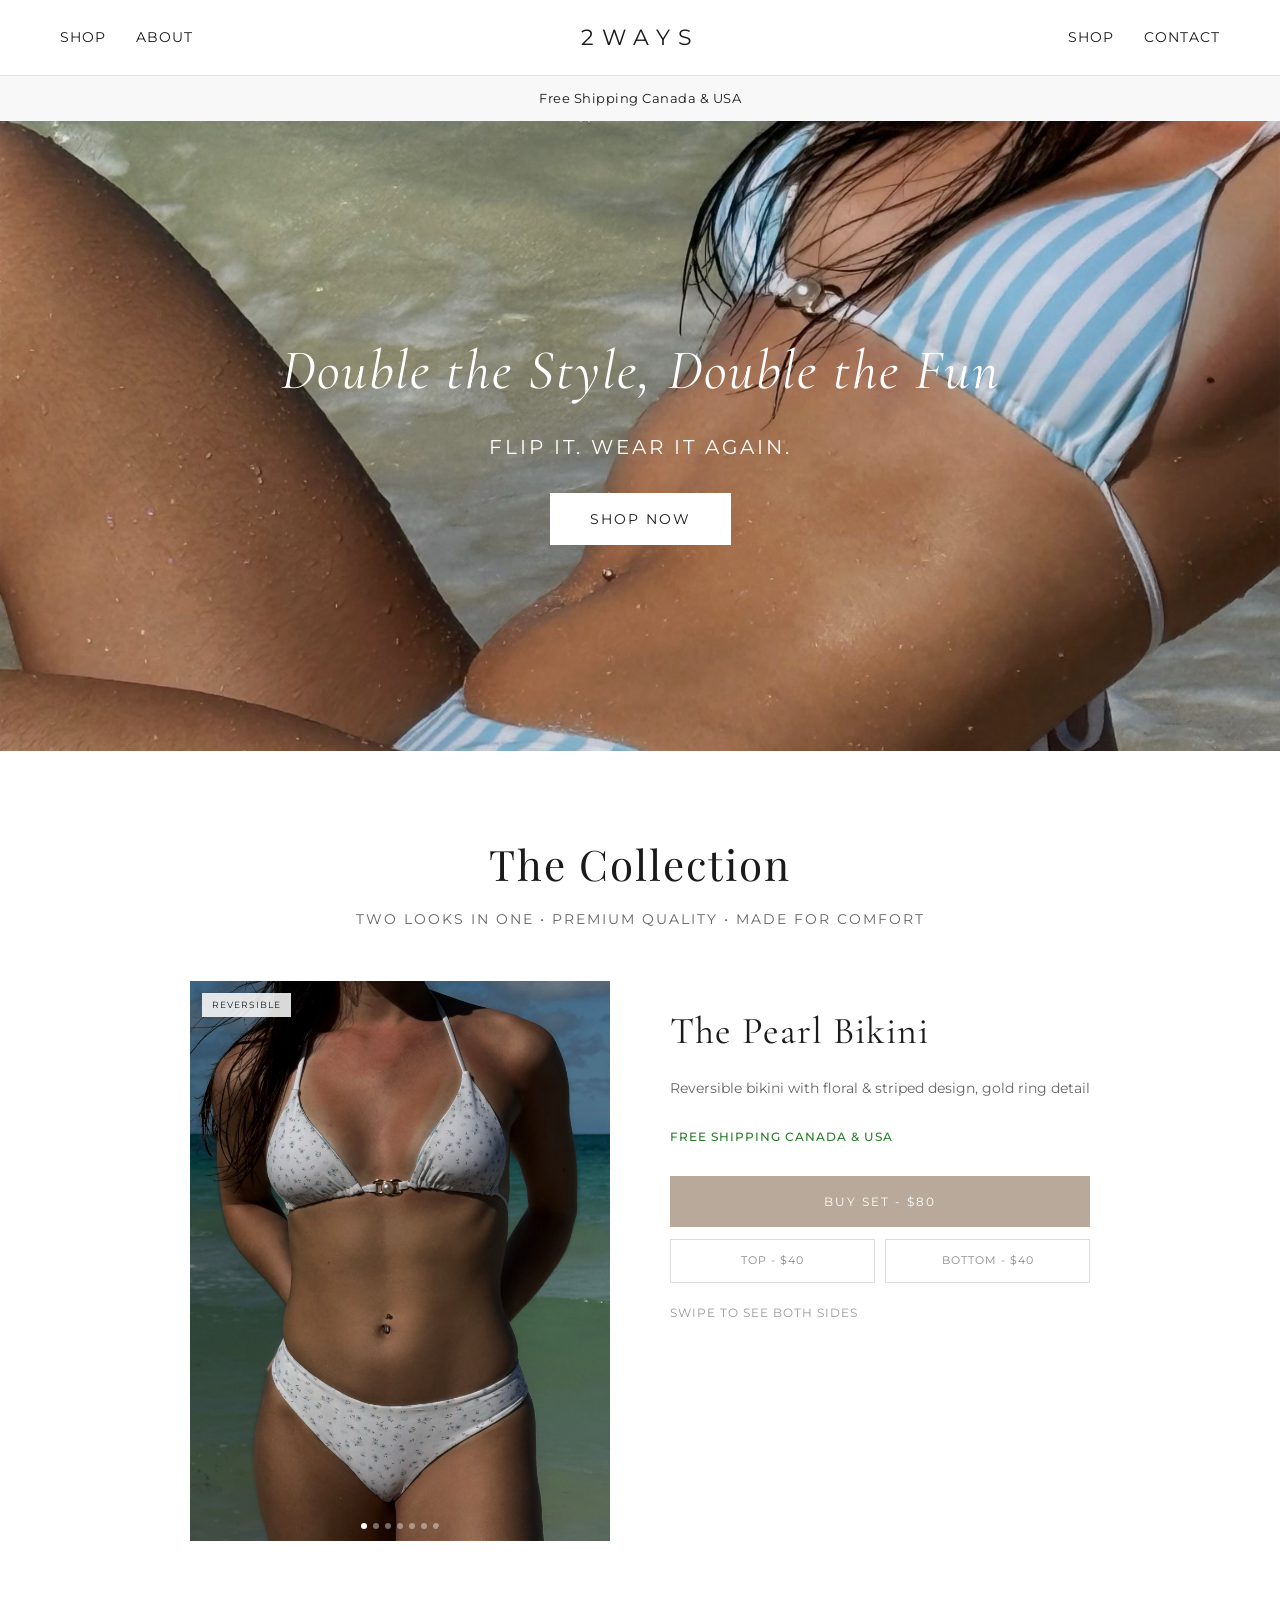
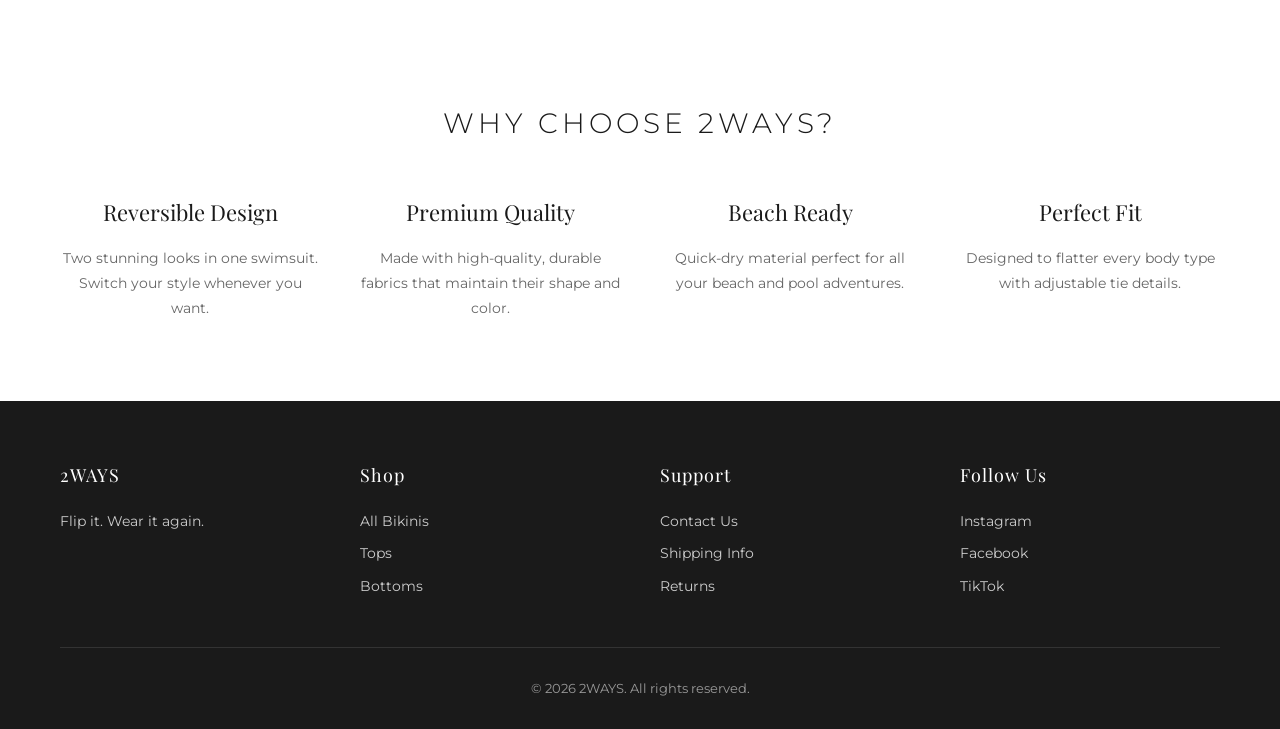
==== index.html @ 75fe2fd5 "Unify Why Choose 2WAYS title font to Montserrat Co-Authored-By: Claude Opus 4.5 <noreply@anthropic.c" ====
<!DOCTYPE html>
<html lang="en">
<head>
    <meta charset="UTF-8">
    <meta name="viewport" content="width=device-width, initial-scale=1.0">
    <title>2WAYS - Reversible Swimwear</title>
    <link rel="preconnect" href="https://fonts.googleapis.com">
    <link rel="preconnect" href="https://fonts.gstatic.com" crossorigin>
    <link href="https://fonts.googleapis.com/css2?family=Cormorant+Garamond:ital,wght@0,300;0,400;0,500;0,600;1,400&family=Montserrat:wght@300;400;500;600&family=Playfair+Display:ital,wght@0,400;0,500;0,600;1,400&display=swap" rel="stylesheet">
    <link rel="stylesheet" href="styles.css">
</head>
<body>
    <!-- Header -->
    <header>
        <nav class="navbar">
            <div class="nav-container">
                <div class="nav-left">
                    <a href="#shop">Shop</a>
                    <a href="#about">About</a>
                </div>
                <div class="nav-logo">
                    <h1>2WAYS</h1>
                </div>
                <div class="nav-right">
                    <a href="#shop" class="icon">Shop</a>
                    <a href="#about" class="icon">Contact</a>
                </div>
            </div>
        </nav>
    </header>

    <!-- Announcement Bar -->
    <div class="announcement-bar">
        Free Shipping Canada & USA
    </div>

    <!-- Hero Section -->
    <section class="hero">
        <div class="hero-content">
            <h2>Double the Style, Double the Fun</h2>
            <p class="hero-tagline">Flip it. Wear it again.</p>
            <a href="#shop" class="btn-primary">Shop Now</a>
        </div>
    </section>

    <!-- Featured Collection -->
    <section class="featured-collection" id="shop">
        <div class="container">
            <h2 class="section-title">The Collection</h2>
            <p class="section-subtitle">Two looks in one • Premium quality • Made for comfort</p>

            <div class="product-single">
                <!-- The Pearl Bikini -->
                <div class="product-card-large">
                    <div class="product-carousel">
                        <div class="carousel-container">
                            <div class="carousel-track">
                                <div class="carousel-slide active">
                                    <img src="images/IMG_4328.jpg" alt="The Pearl Bikini - View 1">
                                </div>
                                <div class="carousel-slide">
                                    <img src="images/IMG_4329.jpg" alt="The Pearl Bikini - View 2">
                                </div>
                                <div class="carousel-slide">
                                    <img src="images/IMG_4330.jpg" alt="The Pearl Bikini - View 3">
                                </div>
                                <div class="carousel-slide">
                                    <img src="images/IMG_4331.jpg" alt="The Pearl Bikini - View 4">
                                </div>
                                <div class="carousel-slide">
                                    <img src="images/IMG_4332.jpg" alt="The Pearl Bikini - View 5">
                                </div>
                                <div class="carousel-slide">
                                    <img src="images/IMG_4333.jpg" alt="The Pearl Bikini - View 6">
                                </div>
                                <div class="carousel-slide">
                                    <img src="images/IMG_4336.jpg" alt="The Pearl Bikini - View 7">
                                </div>
                            </div>
                        </div>
                        <button class="carousel-btn carousel-prev" aria-label="Previous image">&#10094;</button>
                        <button class="carousel-btn carousel-next" aria-label="Next image">&#10095;</button>
                        <div class="carousel-dots">
                            <span class="dot active" data-index="0"></span>
                            <span class="dot" data-index="1"></span>
                            <span class="dot" data-index="2"></span>
                            <span class="dot" data-index="3"></span>
                            <span class="dot" data-index="4"></span>
                            <span class="dot" data-index="5"></span>
                            <span class="dot" data-index="6"></span>
                        </div>
                        <div class="product-badge">Reversible</div>
                    </div>
                    <div class="product-info-large">
                        <h3 class="product-name">The Pearl Bikini</h3>
                        <p class="product-description">Reversible bikini with floral & striped design, gold ring detail</p>
                        <div class="product-pricing">
                            <p class="free-shipping">Free Shipping Canada & USA</p>
                        </div>
                        <div class="buy-buttons">
                            <a href="https://buy.stripe.com/8x24gz1OVeSma9Eb9B6kg06" class="btn-buy-set">Buy Set - $80</a>
                            <div class="buy-separate">
                                <a href="https://buy.stripe.com/4gMcN52SZdOigy23H96kg04" class="btn-buy-item">Top - $40</a>
                                <a href="https://buy.stripe.com/00wbJ1alrdOi6Xsa5x6kg05" class="btn-buy-item">Bottom - $40</a>
                            </div>
                        </div>
                        <p class="swipe-hint">Swipe to see both sides</p>
                    </div>
                </div>
            </div>
        </div>
    </section>


    <!-- Why 2WAYS Section -->
    <section class="why-section" id="about">
        <div class="container">
            <h2 class="section-title section-title-uniform">Why Choose 2WAYS?</h2>
            <div class="features-grid">
                <div class="feature">
                    <h3>Reversible Design</h3>
                    <p>Two stunning looks in one swimsuit. Switch your style whenever you want.</p>
                </div>
                <div class="feature">
                    <h3>Premium Quality</h3>
                    <p>Made with high-quality, durable fabrics that maintain their shape and color.</p>
                </div>
                <div class="feature">
                    <h3>Beach Ready</h3>
                    <p>Quick-dry material perfect for all your beach and pool adventures.</p>
                </div>
                <div class="feature">
                    <h3>Perfect Fit</h3>
                    <p>Designed to flatter every body type with adjustable tie details.</p>
                </div>
            </div>
        </div>
    </section>

    <!-- Footer -->
    <footer>
        <div class="container">
            <div class="footer-content">
                <div class="footer-section">
                    <h4 class="brand-name">2WAYS</h4>
                    <p>Flip it. Wear it again.</p>
                </div>
                <div class="footer-section">
                    <h4>Shop</h4>
                    <a href="#shop">All Bikinis</a>
                    <a href="#shop">Tops</a>
                    <a href="#shop">Bottoms</a>
                </div>
                <div class="footer-section">
                    <h4>Support</h4>
                    <a href="#contact">Contact Us</a>
                    <a href="#shipping">Shipping Info</a>
                    <a href="#returns">Returns</a>
                </div>
                <div class="footer-section">
                    <h4>Follow Us</h4>
                    <a href="#instagram">Instagram</a>
                    <a href="#facebook">Facebook</a>
                    <a href="#tiktok">TikTok</a>
                </div>
            </div>
            <div class="footer-bottom">
                <p>&copy; 2026 2WAYS. All rights reserved.</p>
            </div>
        </div>
    </footer>

    <script src="script.js"></script>
</body>
</html>
---- styles.css ----
/* Reset & Base Styles */
* {
    margin: 0;
    padding: 0;
    box-sizing: border-box;
}

body {
    font-family: 'Montserrat', -apple-system, BlinkMacSystemFont, 'Segoe UI', 'Helvetica', Arial, sans-serif;
    color: #1a1a1a;
    background-color: #ffffff;
    line-height: 1.6;
}

a {
    text-decoration: none;
    color: inherit;
    transition: opacity 0.3s ease;
}

a:hover {
    opacity: 0.7;
}

.container {
    max-width: 1200px;
    margin: 0 auto;
    padding: 0 20px;
}

/* Header & Navigation */
header {
    position: sticky;
    top: 0;
    background-color: #ffffff;
    border-bottom: 1px solid #e5e5e5;
    z-index: 1000;
}

.navbar {
    padding: 20px 0;
}

.nav-container {
    max-width: 1200px;
    margin: 0 auto;
    padding: 0 20px;
    display: flex;
    justify-content: space-between;
    align-items: center;
}

.nav-left,
.nav-right {
    display: flex;
    gap: 30px;
    flex: 1;
}

.nav-right {
    justify-content: flex-end;
}

.nav-logo h1 {
    font-family: 'Montserrat', sans-serif;
    font-size: 22px;
    font-weight: 400;
    letter-spacing: 8px;
    text-align: center;
    text-transform: uppercase;
}

.brand-name {
    font-family: 'Montserrat', sans-serif;
    letter-spacing: 3px;
}

.nav-left a,
.nav-right a {
    font-size: 14px;
    text-transform: uppercase;
    letter-spacing: 1px;
}

.cart-count {
    background-color: #1a1a1a;
    color: white;
    padding: 2px 6px;
    border-radius: 10px;
    font-size: 11px;
    margin-left: 5px;
}

/* Announcement Bar */
.announcement-bar {
    background-color: #f8f8f8;
    text-align: center;
    padding: 12px;
    font-size: 13px;
    letter-spacing: 0.5px;
}

/* Hero Section */
.hero {
    height: 70vh;
    background: linear-gradient(rgba(0, 0, 0, 0.1), rgba(0, 0, 0, 0.1)),
                url('images/IMG_4329.jpg') center/cover;
    display: flex;
    align-items: center;
    justify-content: center;
    text-align: center;
    color: white;
}

.hero-content h2 {
    font-family: 'Cormorant Garamond', serif;
    font-size: 56px;
    font-weight: 400;
    margin-bottom: 15px;
    letter-spacing: 2px;
    font-style: italic;
}

.hero-content p,
.hero-content .hero-tagline {
    font-family: 'Montserrat', sans-serif;
    font-size: 20px;
    margin-bottom: 30px;
    font-weight: 400;
    letter-spacing: 3px;
    text-transform: uppercase;
}

.btn-primary {
    display: inline-block;
    background-color: white;
    color: #1a1a1a;
    padding: 15px 40px;
    font-size: 14px;
    text-transform: uppercase;
    letter-spacing: 2px;
    border: none;
    cursor: pointer;
    transition: all 0.3s ease;
}

.btn-primary:hover {
    background-color: #1a1a1a;
    color: white;
    opacity: 1;
}

/* Featured Collection */
.featured-collection {
    padding: 80px 0;
}

.section-title {
    font-family: 'Playfair Display', serif;
    font-size: 42px;
    font-weight: 400;
    text-align: center;
    margin-bottom: 10px;
    letter-spacing: 2px;
}

.section-title-uniform {
    font-family: 'Montserrat', sans-serif;
    font-size: 28px;
    font-weight: 300;
    letter-spacing: 4px;
    text-transform: uppercase;
}

.section-subtitle {
    font-family: 'Montserrat', sans-serif;
    text-align: center;
    color: #666;
    margin-bottom: 50px;
    font-size: 14px;
    letter-spacing: 2px;
    text-transform: uppercase;
}

/* Single Product Layout */
.product-single {
    max-width: 900px;
    margin: 0 auto;
}

.product-card-large {
    display: grid;
    grid-template-columns: 1fr 1fr;
    gap: 60px;
    align-items: start;
}

/* Carousel Styles */
.product-carousel {
    position: relative;
    overflow: hidden;
    aspect-ratio: 3/4;
    background-color: #f5f5f5;
}

.carousel-container {
    width: 100%;
    height: 100%;
    overflow: hidden;
    touch-action: pan-y pinch-zoom;
}

.carousel-track {
    display: flex;
    height: 100%;
    transition: transform 0.4s ease-out;
}

.carousel-slide {
    min-width: 100%;
    height: 100%;
}

.carousel-slide img {
    width: 100%;
    height: 100%;
    object-fit: cover;
}

.carousel-btn {
    position: absolute;
    top: 50%;
    transform: translateY(-50%);
    background: rgba(255, 255, 255, 0.6);
    border: none;
    width: 32px;
    height: 32px;
    font-size: 14px;
    cursor: pointer;
    transition: all 0.3s ease;
    z-index: 10;
    opacity: 0;
}

.product-carousel:hover .carousel-btn {
    opacity: 1;
}

.carousel-btn:hover {
    background: rgba(255, 255, 255, 0.9);
}

.carousel-prev {
    left: 10px;
}

.carousel-next {
    right: 10px;
}

.carousel-dots {
    position: absolute;
    bottom: 12px;
    left: 50%;
    transform: translateX(-50%);
    display: flex;
    gap: 6px;
    z-index: 10;
}

.dot {
    width: 6px;
    height: 6px;
    border-radius: 50%;
    background: rgba(255, 255, 255, 0.4);
    cursor: pointer;
    transition: all 0.3s ease;
}

.dot.active {
    background: white;
}

.product-badge {
    position: absolute;
    top: 12px;
    left: 12px;
    background-color: rgba(255, 255, 255, 0.85);
    color: #1a1a1a;
    padding: 5px 10px;
    font-family: 'Montserrat', sans-serif;
    font-size: 9px;
    text-transform: uppercase;
    letter-spacing: 1px;
    z-index: 10;
}

/* Product Info Large */
.product-info-large {
    padding: 20px 0;
}

.product-name {
    font-family: 'Cormorant Garamond', serif;
    font-size: 38px;
    font-weight: 400;
    margin-bottom: 15px;
    letter-spacing: 1px;
}

.product-description {
    font-family: 'Montserrat', sans-serif;
    color: #666;
    font-size: 14px;
    margin-bottom: 25px;
    line-height: 1.8;
}

.product-pricing {
    margin-bottom: 30px;
}

.product-pricing .price {
    font-family: 'Montserrat', sans-serif;
    font-size: 14px;
    color: #666;
    margin: 5px 0;
}

.product-pricing .price-set {
    font-family: 'Cormorant Garamond', serif;
    font-size: 42px;
    font-weight: 400;
    color: #1a1a1a;
    margin-top: 10px;
    letter-spacing: 2px;
}

.product-pricing .price-label {
    font-family: 'Montserrat', sans-serif;
    font-size: 11px;
    color: #888;
    text-transform: uppercase;
    letter-spacing: 2px;
    margin-top: 5px;
}

.product-pricing .price-separate {
    font-family: 'Montserrat', sans-serif;
    font-size: 13px;
    color: #666;
    margin-top: 20px;
    letter-spacing: 0.5px;
}

.product-pricing .free-shipping {
    font-family: 'Montserrat', sans-serif;
    font-size: 12px;
    color: #2a7d2a;
    margin-top: 15px;
    font-weight: 500;
    letter-spacing: 1px;
    text-transform: uppercase;
}

.swipe-hint {
    font-family: 'Montserrat', sans-serif;
    font-size: 12px;
    color: #999;
    margin-top: 20px;
    text-transform: uppercase;
    letter-spacing: 1px;
}

/* Buy Buttons */
.buy-buttons {
    display: flex;
    flex-direction: column;
    gap: 12px;
}

.btn-buy-set {
    display: block;
    background-color: #b8a99a;
    color: white;
    padding: 16px 40px;
    font-family: 'Montserrat', sans-serif;
    font-size: 12px;
    text-transform: uppercase;
    letter-spacing: 2px;
    text-align: center;
    text-decoration: none;
    transition: all 0.3s ease;
    border: none;
}

.btn-buy-set:hover {
    background-color: #a39485;
    opacity: 1;
}

.buy-separate {
    display: flex;
    gap: 10px;
}

.btn-buy-item {
    flex: 1;
    display: block;
    background-color: transparent;
    color: #888;
    padding: 12px 20px;
    font-family: 'Montserrat', sans-serif;
    font-size: 11px;
    text-transform: uppercase;
    letter-spacing: 1px;
    text-align: center;
    text-decoration: none;
    border: 1px solid #ddd;
    transition: all 0.3s ease;
}

.btn-buy-item:hover {
    background-color: #faf8f6;
    border-color: #b8a99a;
    color: #1a1a1a;
    opacity: 1;
}

.btn-add-cart {
    background-color: #1a1a1a;
    color: white;
    padding: 12px 35px;
    font-size: 13px;
    text-transform: uppercase;
    letter-spacing: 1.5px;
    border: 1px solid #1a1a1a;
    cursor: pointer;
    transition: all 0.3s ease;
}

.btn-add-cart:hover {
    background-color: white;
    color: #1a1a1a;
}

/* Why Section */
.why-section {
    padding: 80px 0;
}

.features-grid {
    display: grid;
    grid-template-columns: repeat(auto-fit, minmax(250px, 1fr));
    gap: 40px;
    margin-top: 50px;
}

.feature {
    text-align: center;
}

.feature h3 {
    font-family: 'Playfair Display', serif;
    font-size: 22px;
    font-weight: 400;
    margin-bottom: 15px;
}

.feature p {
    font-family: 'Montserrat', sans-serif;
    color: #666;
    font-size: 14px;
    line-height: 1.8;
}

/* Footer */
footer {
    background-color: #1a1a1a;
    color: white;
    padding: 60px 0 30px;
}

.footer-content {
    display: grid;
    grid-template-columns: repeat(auto-fit, minmax(200px, 1fr));
    gap: 40px;
    margin-bottom: 40px;
}

.footer-section h4 {
    font-family: 'Playfair Display', serif;
    font-size: 18px;
    font-weight: 400;
    margin-bottom: 20px;
    letter-spacing: 1px;
}

.footer-section a {
    display: block;
    margin-bottom: 10px;
    font-size: 14px;
    color: #ccc;
}

.footer-section p {
    color: #ccc;
    font-size: 14px;
    line-height: 1.6;
}

.footer-bottom {
    text-align: center;
    padding-top: 30px;
    border-top: 1px solid #333;
    color: #999;
    font-size: 13px;
}

/* Cart Modal */
.cart-modal {
    display: none;
    position: fixed;
    top: 0;
    left: 0;
    width: 100%;
    height: 100%;
    background-color: rgba(0, 0, 0, 0.5);
    z-index: 2000;
    align-items: center;
    justify-content: center;
}

.cart-modal-content {
    background-color: white;
    width: 90%;
    max-width: 500px;
    max-height: 80vh;
    display: flex;
    flex-direction: column;
    border-radius: 0;
}

.cart-modal-header {
    display: flex;
    justify-content: space-between;
    align-items: center;
    padding: 25px;
    border-bottom: 1px solid #e5e5e5;
}

.cart-modal-header h2 {
    font-size: 22px;
    font-weight: 400;
    letter-spacing: 1px;
}

.close-cart {
    background: none;
    border: none;
    font-size: 32px;
    cursor: pointer;
    color: #666;
    line-height: 1;
    padding: 0;
    width: 30px;
    height: 30px;
}

.close-cart:hover {
    color: #1a1a1a;
}

.cart-modal-body {
    flex: 1;
    overflow-y: auto;
    padding: 20px 25px;
}

.cart-empty {
    text-align: center;
    padding: 40px 20px;
    color: #666;
}

.cart-item {
    display: flex;
    justify-content: space-between;
    align-items: center;
    padding: 20px 0;
    border-bottom: 1px solid #f0f0f0;
}

.cart-item:last-child {
    border-bottom: none;
}

.cart-item-info h4 {
    font-size: 16px;
    font-weight: 400;
    margin-bottom: 5px;
}

.cart-item-info p {
    font-size: 13px;
    color: #666;
    margin-bottom: 3px;
}

.cart-item-price {
    font-weight: 500;
    color: #1a1a1a;
}

.cart-item-controls {
    display: flex;
    flex-direction: column;
    gap: 10px;
    align-items: flex-end;
}

.quantity-controls {
    display: flex;
    align-items: center;
    gap: 10px;
}

.qty-btn {
    width: 28px;
    height: 28px;
    border: 1px solid #ddd;
    background-color: white;
    cursor: pointer;
    font-size: 16px;
    display: flex;
    align-items: center;
    justify-content: center;
}

.qty-btn:hover {
    background-color: #f5f5f5;
}

.quantity {
    min-width: 20px;
    text-align: center;
    font-size: 14px;
}

.remove-btn {
    background: none;
    border: none;
    color: #999;
    font-size: 12px;
    cursor: pointer;
    text-decoration: underline;
}

.remove-btn:hover {
    color: #1a1a1a;
}

.cart-modal-footer {
    padding: 25px;
    border-top: 1px solid #e5e5e5;
}

.cart-total {
    display: flex;
    justify-content: space-between;
    font-size: 18px;
    font-weight: 500;
    margin-bottom: 20px;
}

.btn-checkout {
    width: 100%;
    background-color: #1a1a1a;
    color: white;
    padding: 15px;
    border: none;
    font-size: 14px;
    text-transform: uppercase;
    letter-spacing: 1.5px;
    cursor: pointer;
    transition: background-color 0.3s ease;
}

.btn-checkout:hover {
    background-color: #333;
}

/* Add to Cart Buttons */
.add-to-cart-buttons {
    display: flex;
    flex-direction: column;
    gap: 10px;
}

.btn-add-cart-item {
    background-color: white;
    color: #1a1a1a;
    padding: 10px 20px;
    font-size: 12px;
    text-transform: uppercase;
    letter-spacing: 1px;
    border: 1px solid #ddd;
    cursor: pointer;
    transition: all 0.3s ease;
}

.btn-add-cart-item:hover {
    background-color: #f5f5f5;
}

.btn-add-set {
    background-color: #1a1a1a;
    color: white;
    border-color: #1a1a1a;
}

.btn-add-set:hover {
    background-color: #333;
}

/* Notification */
.notification {
    position: fixed;
    top: 100px;
    right: 20px;
    background-color: #1a1a1a;
    color: white;
    padding: 15px 25px;
    border-radius: 0;
    font-size: 13px;
    z-index: 3000;
    opacity: 0;
    transform: translateX(400px);
    transition: all 0.3s ease;
}

.notification.show {
    opacity: 1;
    transform: translateX(0);
}

/* Responsive Design */
@media (max-width: 768px) {
    .nav-container {
        flex-direction: column;
        gap: 15px;
    }

    .nav-left,
    .nav-right {
        gap: 20px;
    }

    .hero-content h2 {
        font-size: 36px;
    }

    .product-card-large {
        grid-template-columns: 1fr;
        gap: 30px;
    }

    .product-info-large {
        text-align: center;
    }

    .features-grid {
        grid-template-columns: 1fr;
        gap: 30px;
    }

    .carousel-btn {
        width: 28px;
        height: 28px;
        font-size: 12px;
        opacity: 1;
    }
}

@media (max-width: 480px) {
    .hero {
        height: 50vh;
    }

    .hero-content h2 {
        font-size: 28px;
    }

    .hero-content p,
    .hero-content .hero-tagline {
        font-size: 14px;
        letter-spacing: 2px;
    }

    .section-title {
        font-size: 32px;
    }

    .product-name {
        font-size: 28px;
    }

    .carousel-dots {
        bottom: 10px;
    }

    .dot {
        width: 5px;
        height: 5px;
    }
}
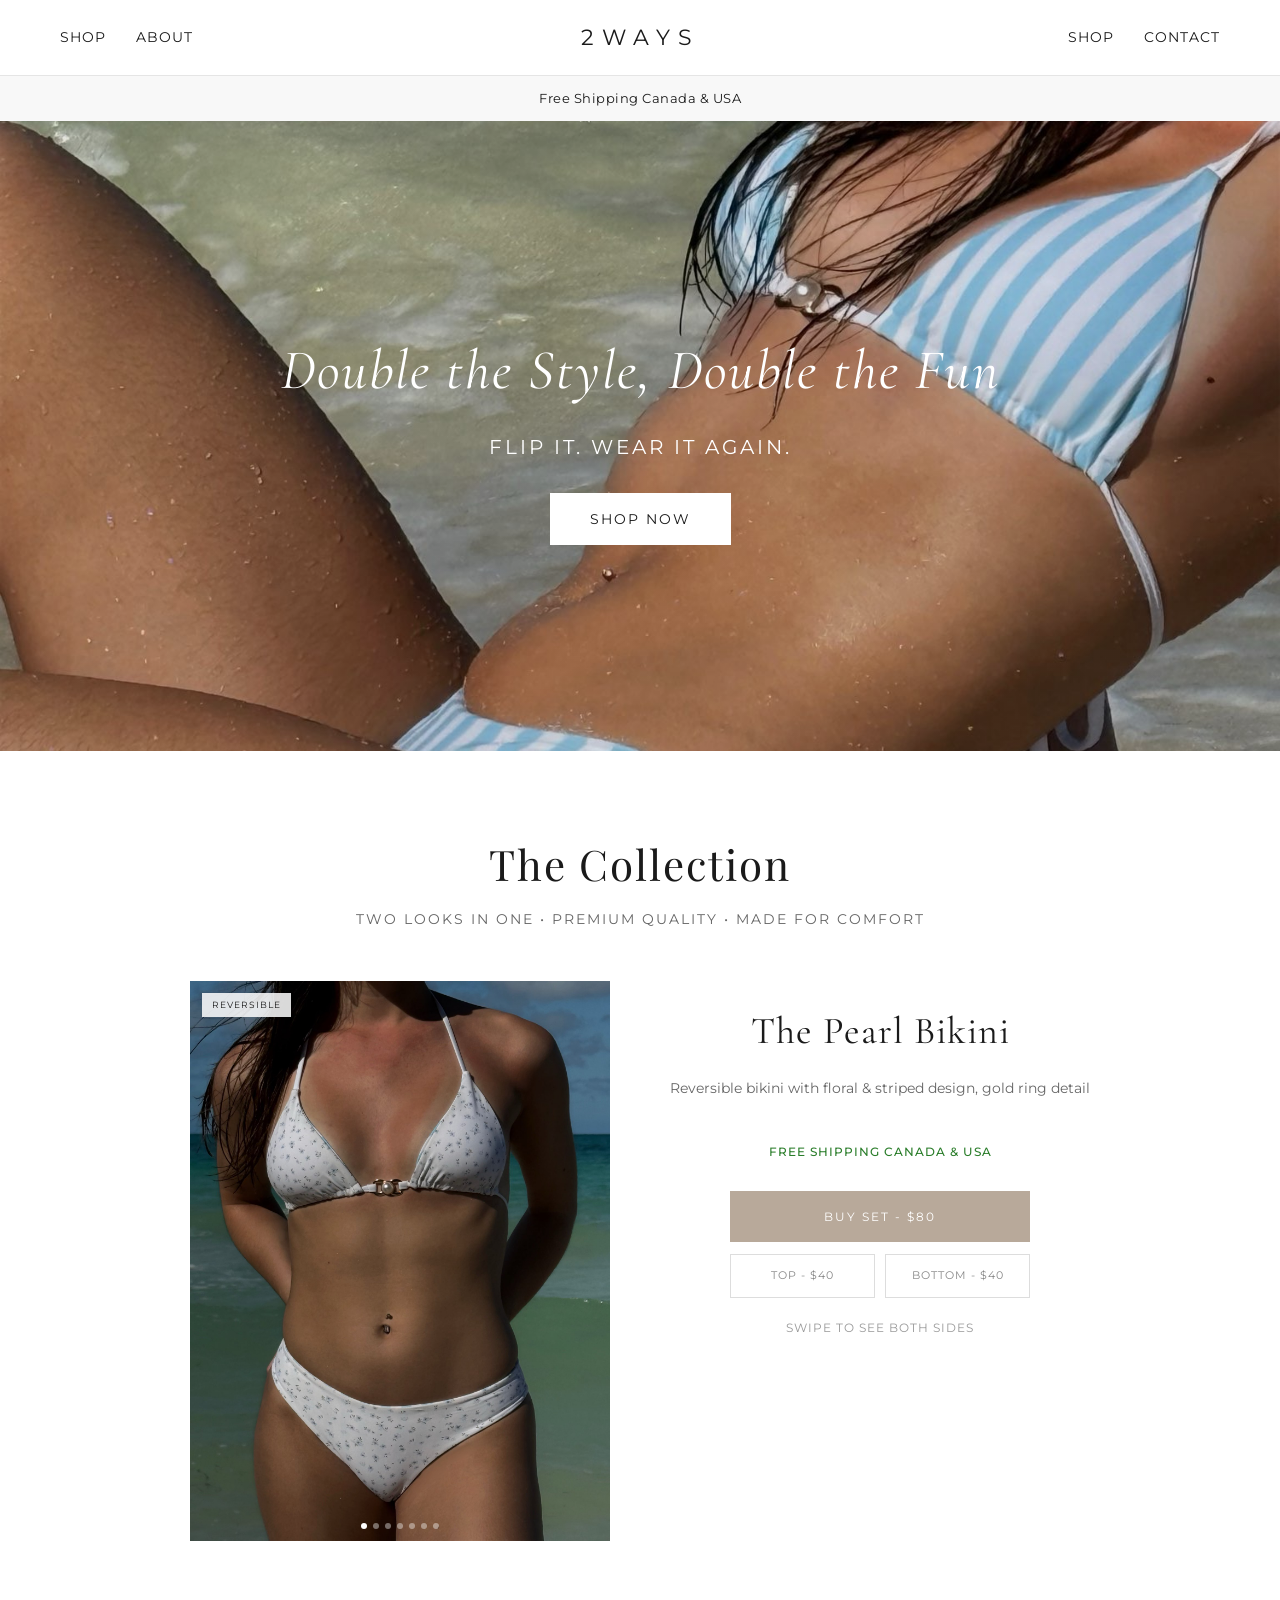
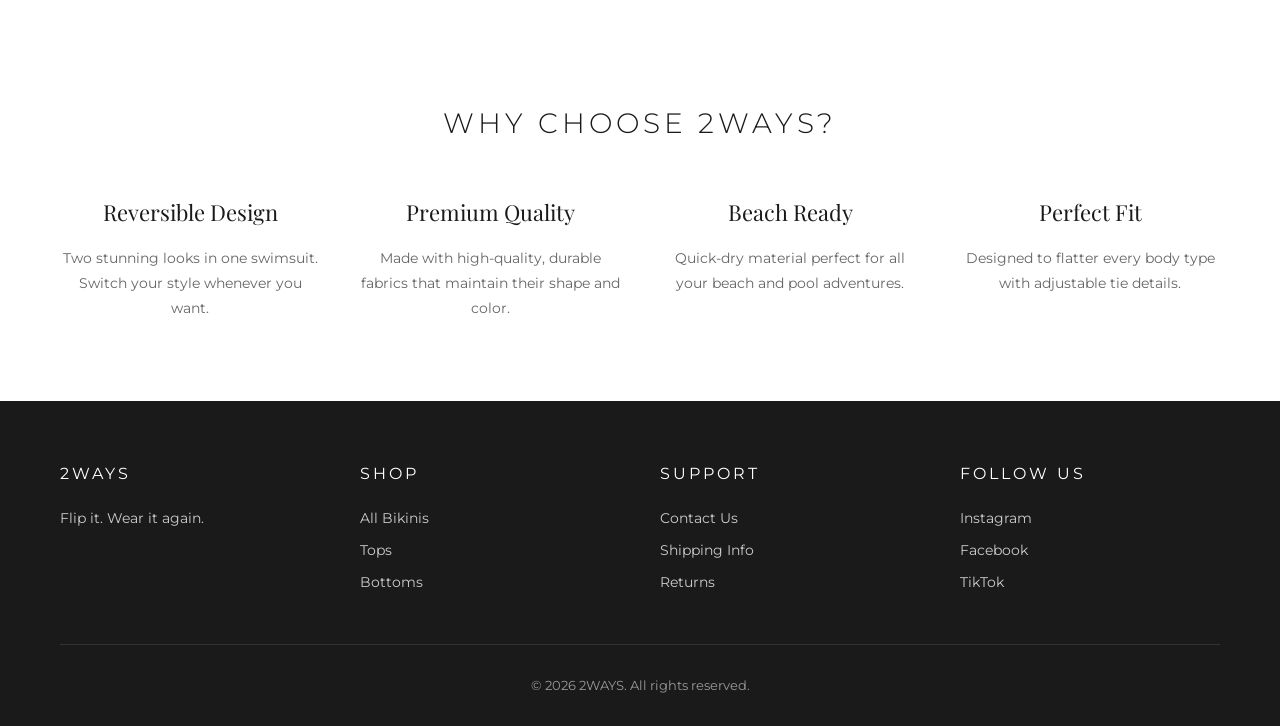
==== commit 572bdcd5: "Fix footer logo font to match header Co-Authored-By: Claude Opus 4.5 <noreply@anthropic.com>" ====
--- a/index.html
+++ b/index.html
@@ -142,7 +142,7 @@
         <div class="container">
             <div class="footer-content">
                 <div class="footer-section">
-                    <h4 class="brand-name">2WAYS</h4>
+                    <h4>2WAYS</h4>
                     <p>Flip it. Wear it again.</p>
                 </div>
                 <div class="footer-section">
--- a/styles.css
+++ b/styles.css
@@ -298,6 +298,10 @@
 /* Product Info Large */
 .product-info-large {
     padding: 20px 0;
+    text-align: center;
+    display: flex;
+    flex-direction: column;
+    align-items: center;
 }
 
 .product-name {
@@ -377,6 +381,9 @@
     display: flex;
     flex-direction: column;
     gap: 12px;
+    width: 100%;
+    max-width: 300px;
+    align-items: center;
 }
 
 .btn-buy-set {
@@ -392,6 +399,7 @@
     text-decoration: none;
     transition: all 0.3s ease;
     border: none;
+    width: 100%;
 }
 
 .btn-buy-set:hover {
@@ -402,6 +410,7 @@
 .buy-separate {
     display: flex;
     gap: 10px;
+    width: 100%;
 }
 
 .btn-buy-item {
@@ -489,11 +498,12 @@
 }
 
 .footer-section h4 {
-    font-family: 'Playfair Display', serif;
-    font-size: 18px;
+    font-family: 'Montserrat', sans-serif;
+    font-size: 16px;
     font-weight: 400;
     margin-bottom: 20px;
-    letter-spacing: 1px;
+    letter-spacing: 3px;
+    text-transform: uppercase;
 }
 
 .footer-section a {
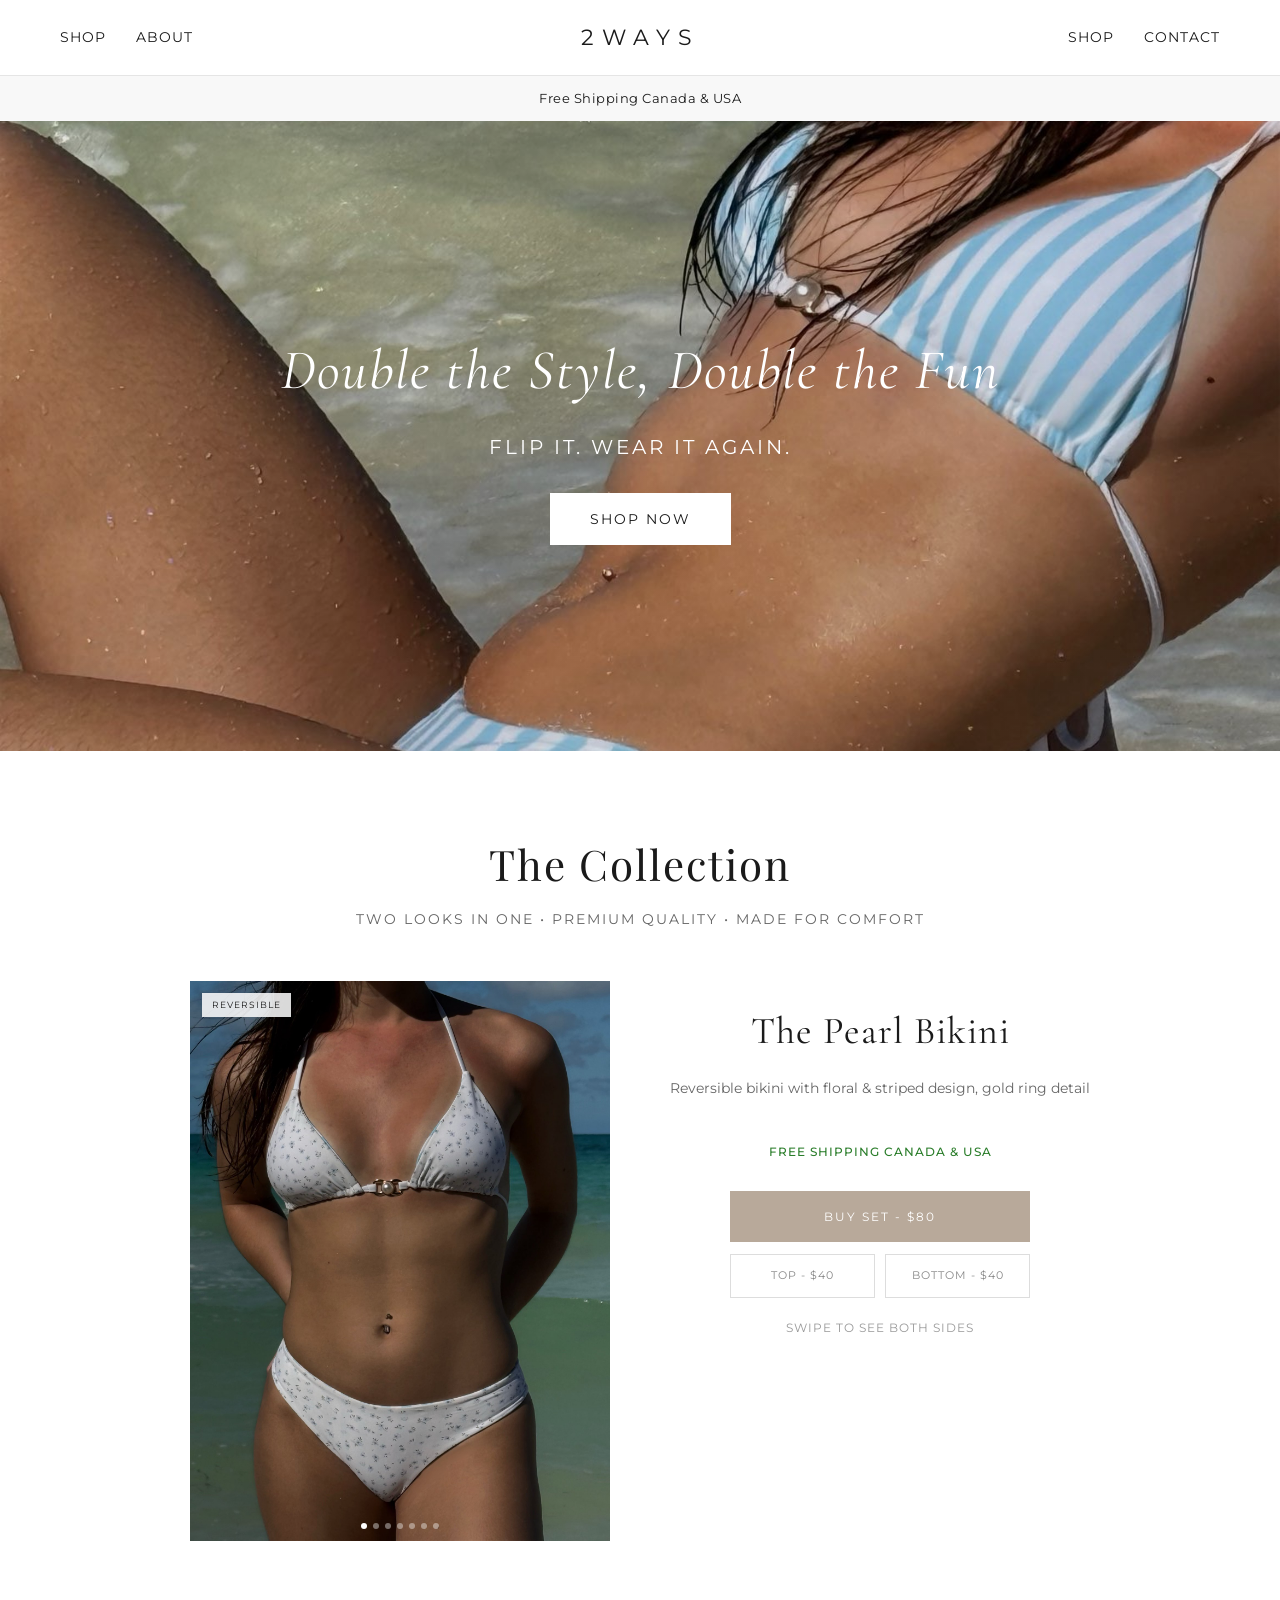
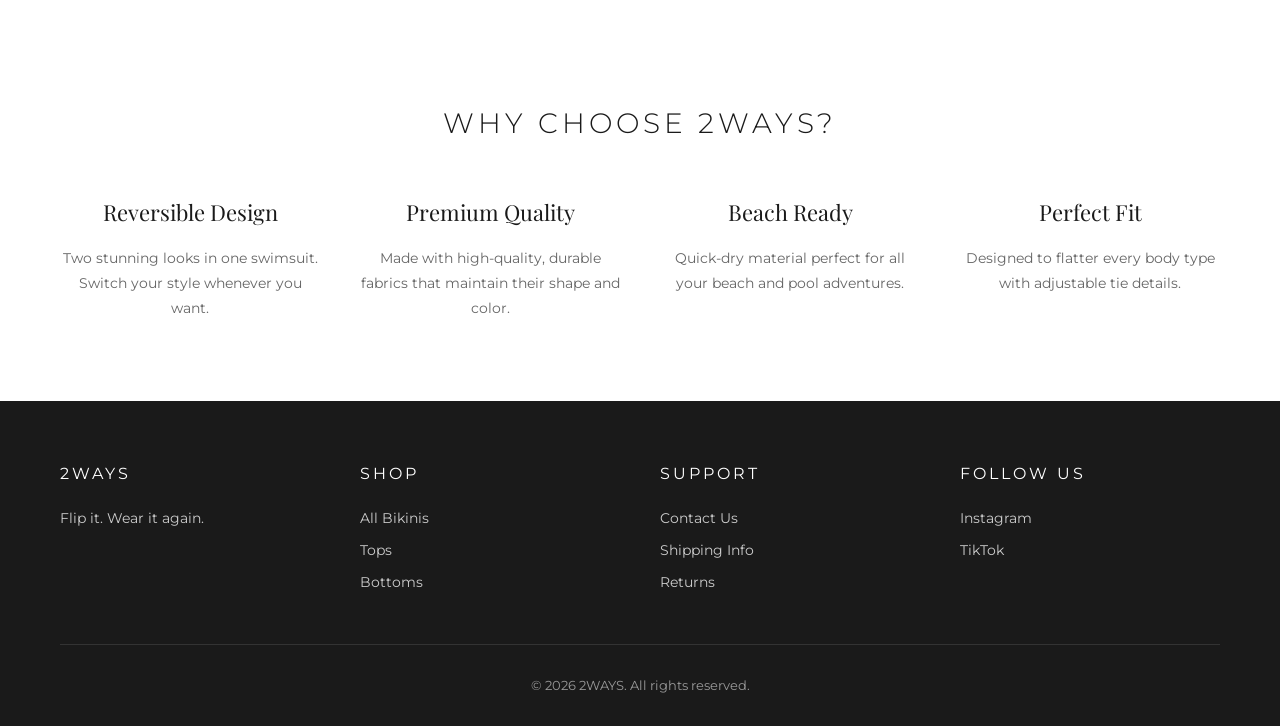
==== commit 7ebf2b72: "Add real Instagram and TikTok links in footer Co-Authored-By: Claude Opus 4.5 <noreply@anthropic.com" ====
--- a/index.html
+++ b/index.html
@@ -159,9 +159,8 @@
                 </div>
                 <div class="footer-section">
                     <h4>Follow Us</h4>
-                    <a href="#instagram">Instagram</a>
-                    <a href="#facebook">Facebook</a>
-                    <a href="#tiktok">TikTok</a>
+                    <a href="https://www.instagram.com/2.ways.co?igsh=MThqa3V4MHdqZXo0dw==" target="_blank">Instagram</a>
+                    <a href="https://www.tiktok.com/@2ways.co?_r=1&_t=ZS-948iCGXMC6D" target="_blank">TikTok</a>
                 </div>
             </div>
             <div class="footer-bottom">
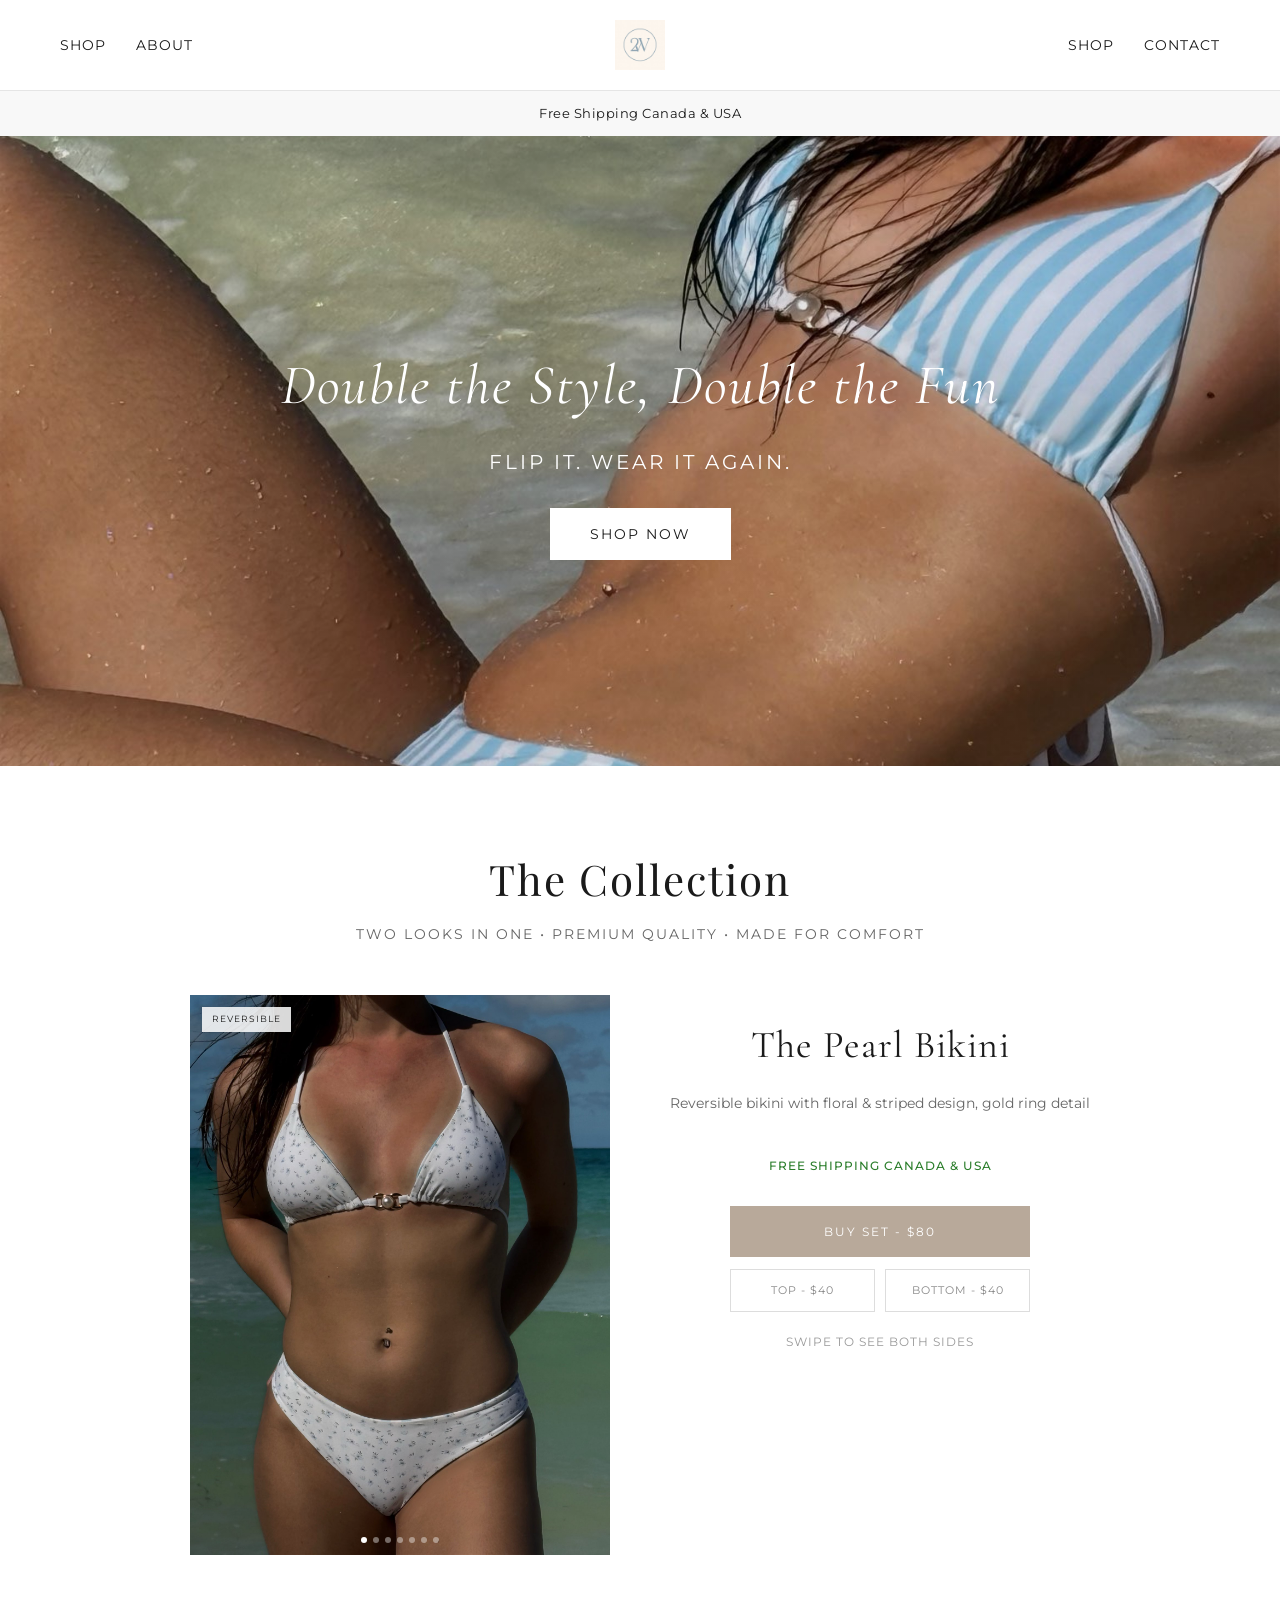
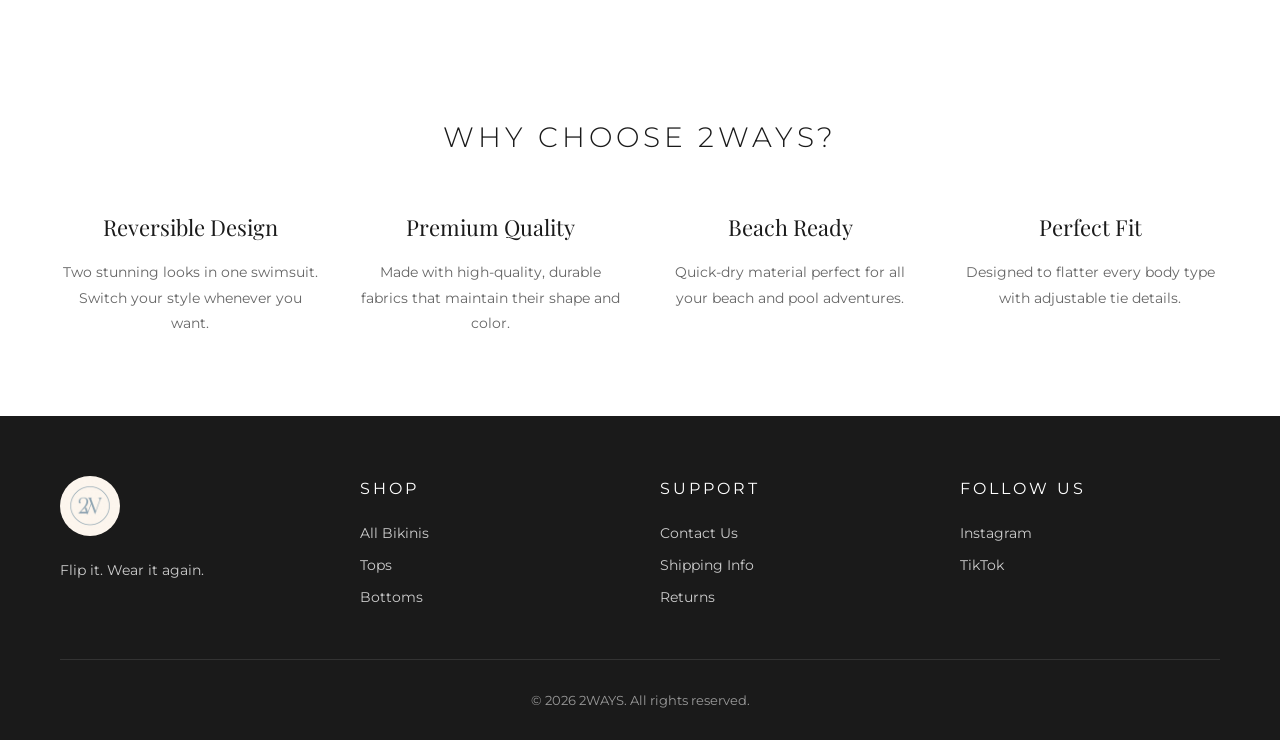
==== commit cabd4514: "Add logo to header, footer, and favicon - Replace text logo with image in header - Add logo to foote" ====
--- a/index.html
+++ b/index.html
@@ -7,6 +7,7 @@
     <link rel="preconnect" href="https://fonts.googleapis.com">
     <link rel="preconnect" href="https://fonts.gstatic.com" crossorigin>
     <link href="https://fonts.googleapis.com/css2?family=Cormorant+Garamond:ital,wght@0,300;0,400;0,500;0,600;1,400&family=Montserrat:wght@300;400;500;600&family=Playfair+Display:ital,wght@0,400;0,500;0,600;1,400&display=swap" rel="stylesheet">
+    <link rel="icon" type="image/jpeg" href="images/LOGO.jpg">
     <link rel="stylesheet" href="styles.css">
 </head>
 <body>
@@ -19,7 +20,7 @@
                     <a href="#about">About</a>
                 </div>
                 <div class="nav-logo">
-                    <h1>2WAYS</h1>
+                    <a href="index.html"><img src="images/LOGO.jpg" alt="2WAYS" class="logo-img"></a>
                 </div>
                 <div class="nav-right">
                     <a href="#shop" class="icon">Shop</a>
@@ -141,8 +142,8 @@
     <footer>
         <div class="container">
             <div class="footer-content">
-                <div class="footer-section">
-                    <h4>2WAYS</h4>
+                <div class="footer-section footer-brand">
+                    <img src="images/LOGO.jpg" alt="2WAYS" class="footer-logo">
                     <p>Flip it. Wear it again.</p>
                 </div>
                 <div class="footer-section">
--- a/styles.css
+++ b/styles.css
@@ -68,6 +68,16 @@
     letter-spacing: 8px;
     text-align: center;
     text-transform: uppercase;
+}
+
+.nav-logo a {
+    display: block;
+}
+
+.logo-img {
+    height: 50px;
+    width: auto;
+    display: block;
 }
 
 .brand-name {
@@ -504,6 +514,13 @@
     margin-bottom: 20px;
     letter-spacing: 3px;
     text-transform: uppercase;
+}
+
+.footer-logo {
+    height: 60px;
+    width: auto;
+    margin-bottom: 15px;
+    border-radius: 50%;
 }
 
 .footer-section a {
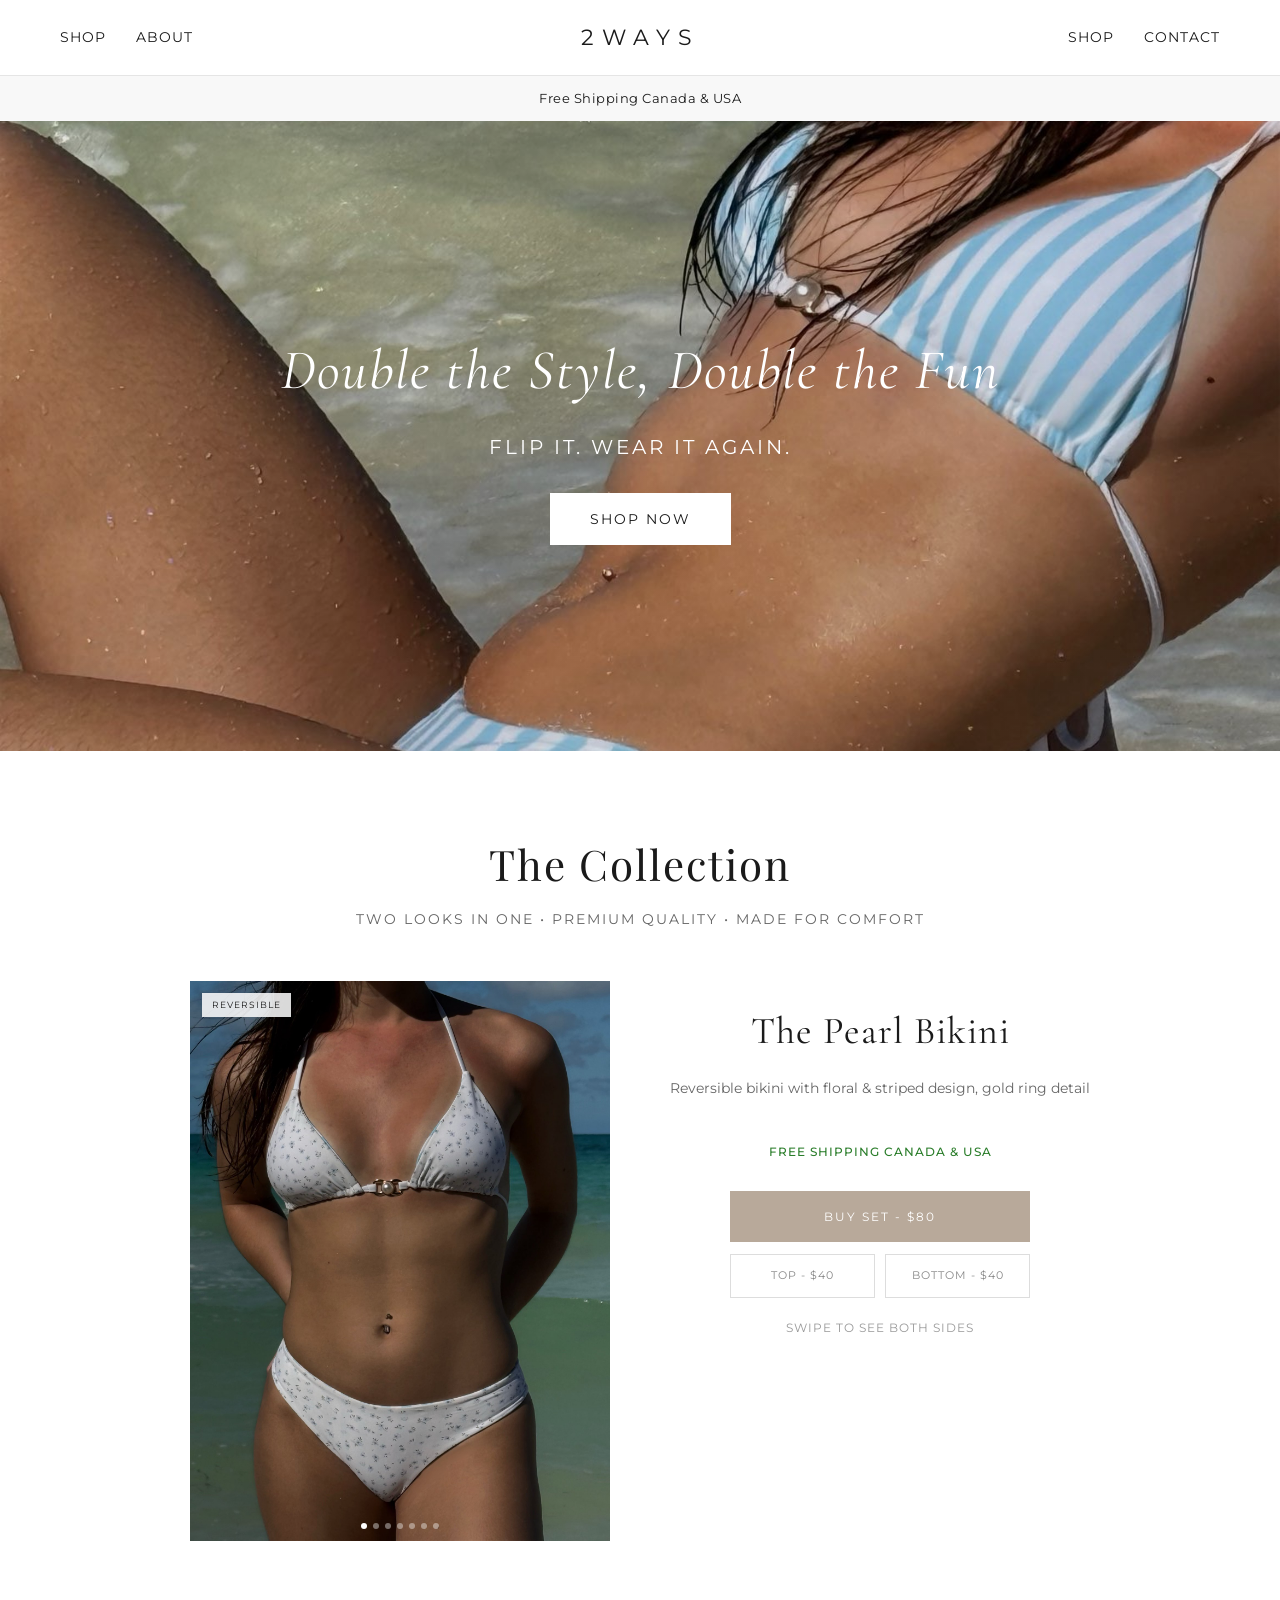
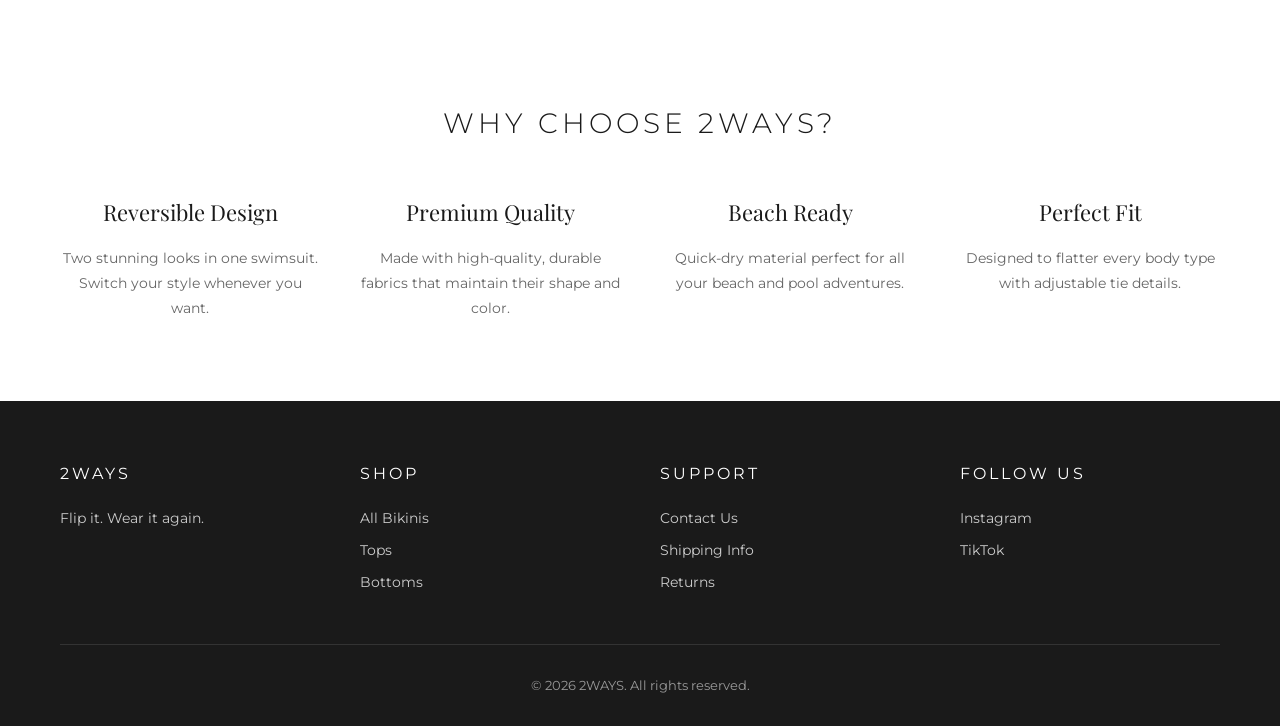
==== commit 31e34af3: "Revert to text logo, keep favicon only Co-Authored-By: Claude Opus 4.5 <noreply@anthropic.com>" ====
--- a/index.html
+++ b/index.html
@@ -20,7 +20,7 @@
                     <a href="#about">About</a>
                 </div>
                 <div class="nav-logo">
-                    <a href="index.html"><img src="images/LOGO.jpg" alt="2WAYS" class="logo-img"></a>
+                    <h1>2WAYS</h1>
                 </div>
                 <div class="nav-right">
                     <a href="#shop" class="icon">Shop</a>
@@ -142,8 +142,8 @@
     <footer>
         <div class="container">
             <div class="footer-content">
-                <div class="footer-section footer-brand">
-                    <img src="images/LOGO.jpg" alt="2WAYS" class="footer-logo">
+                <div class="footer-section">
+                    <h4>2WAYS</h4>
                     <p>Flip it. Wear it again.</p>
                 </div>
                 <div class="footer-section">
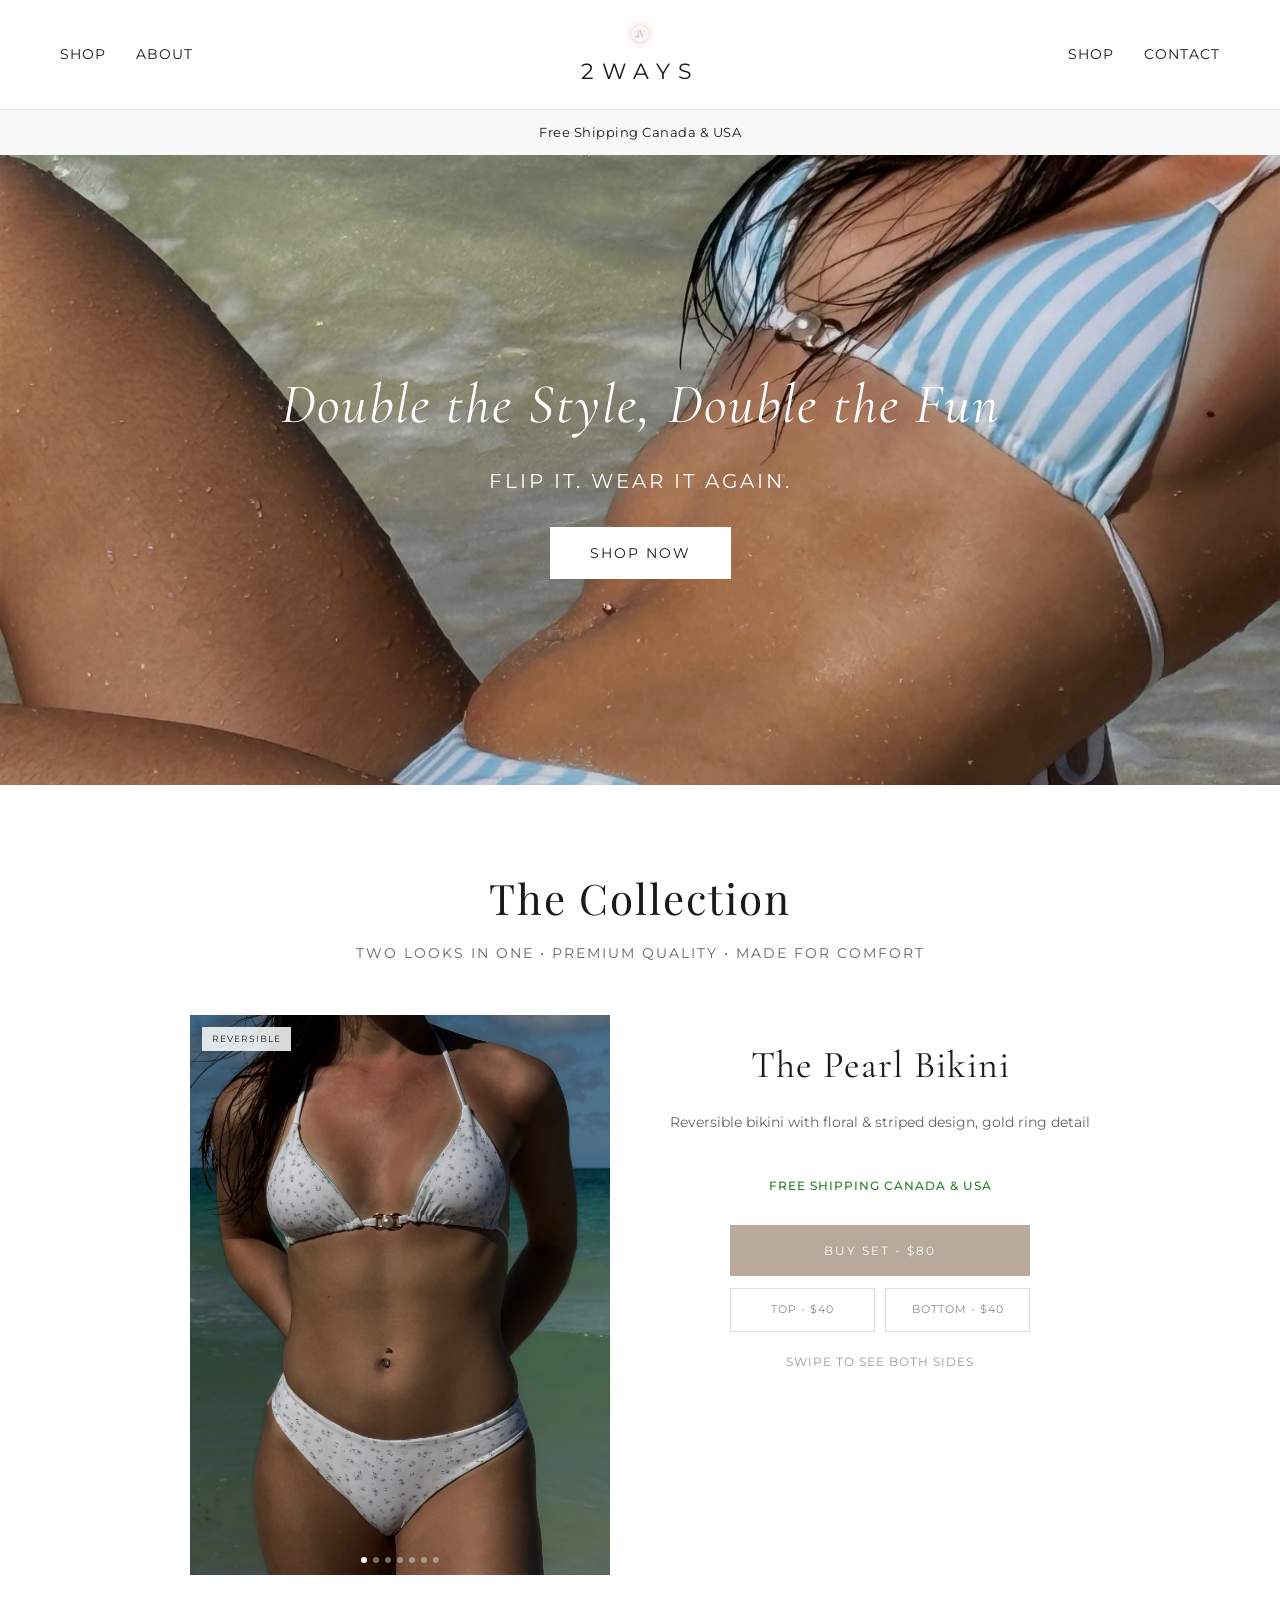
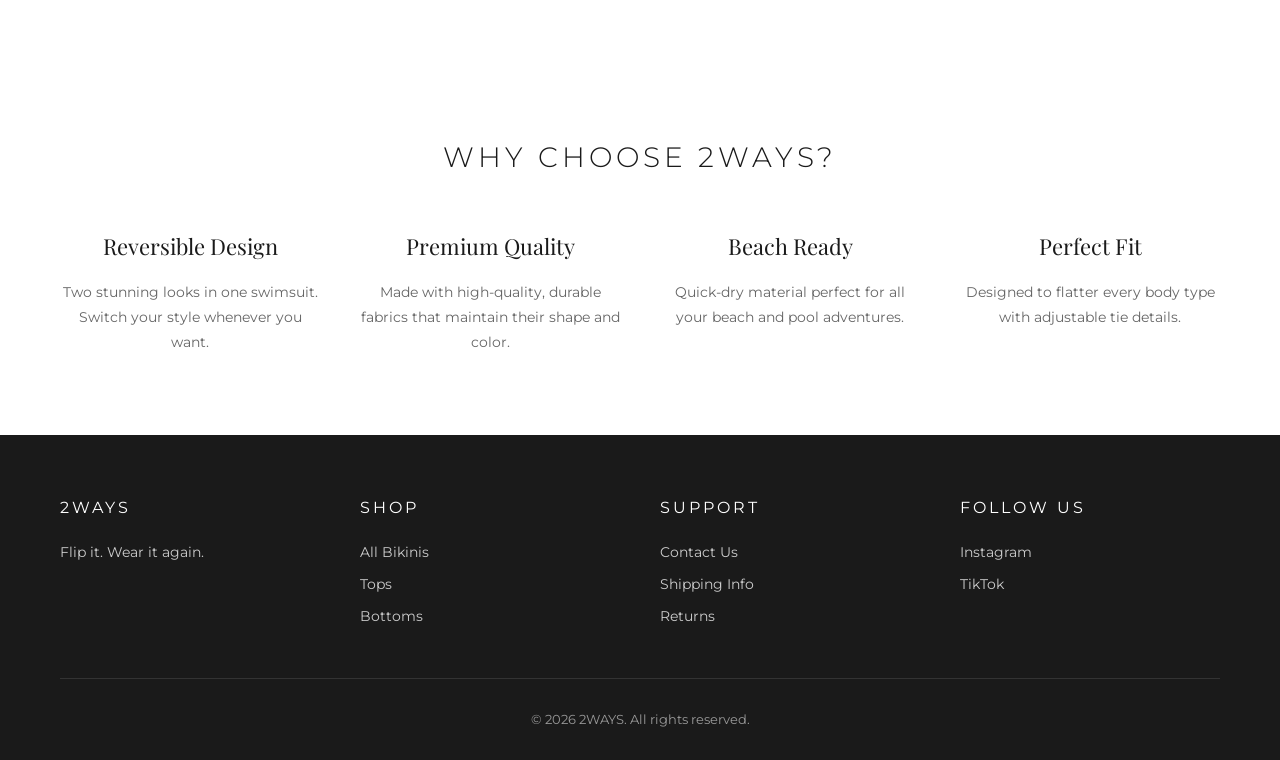
==== commit afdff197: "Add subtle logo icon above 2WAYS text in header Co-Authored-By: Claude Opus 4.5 <noreply@anthropic.c" ====
--- a/index.html
+++ b/index.html
@@ -20,6 +20,7 @@
                     <a href="#about">About</a>
                 </div>
                 <div class="nav-logo">
+                    <img src="images/LOGO.jpg" alt="" class="logo-icon">
                     <h1>2WAYS</h1>
                 </div>
                 <div class="nav-right">
--- a/styles.css
+++ b/styles.css
@@ -61,6 +61,13 @@
     justify-content: flex-end;
 }
 
+.nav-logo {
+    display: flex;
+    flex-direction: column;
+    align-items: center;
+    gap: 6px;
+}
+
 .nav-logo h1 {
     font-family: 'Montserrat', sans-serif;
     font-size: 22px;
@@ -70,14 +77,11 @@
     text-transform: uppercase;
 }
 
-.nav-logo a {
-    display: block;
-}
-
-.logo-img {
-    height: 50px;
-    width: auto;
-    display: block;
+.logo-icon {
+    height: 28px;
+    width: 28px;
+    opacity: 0.7;
+    border-radius: 50%;
 }
 
 .brand-name {
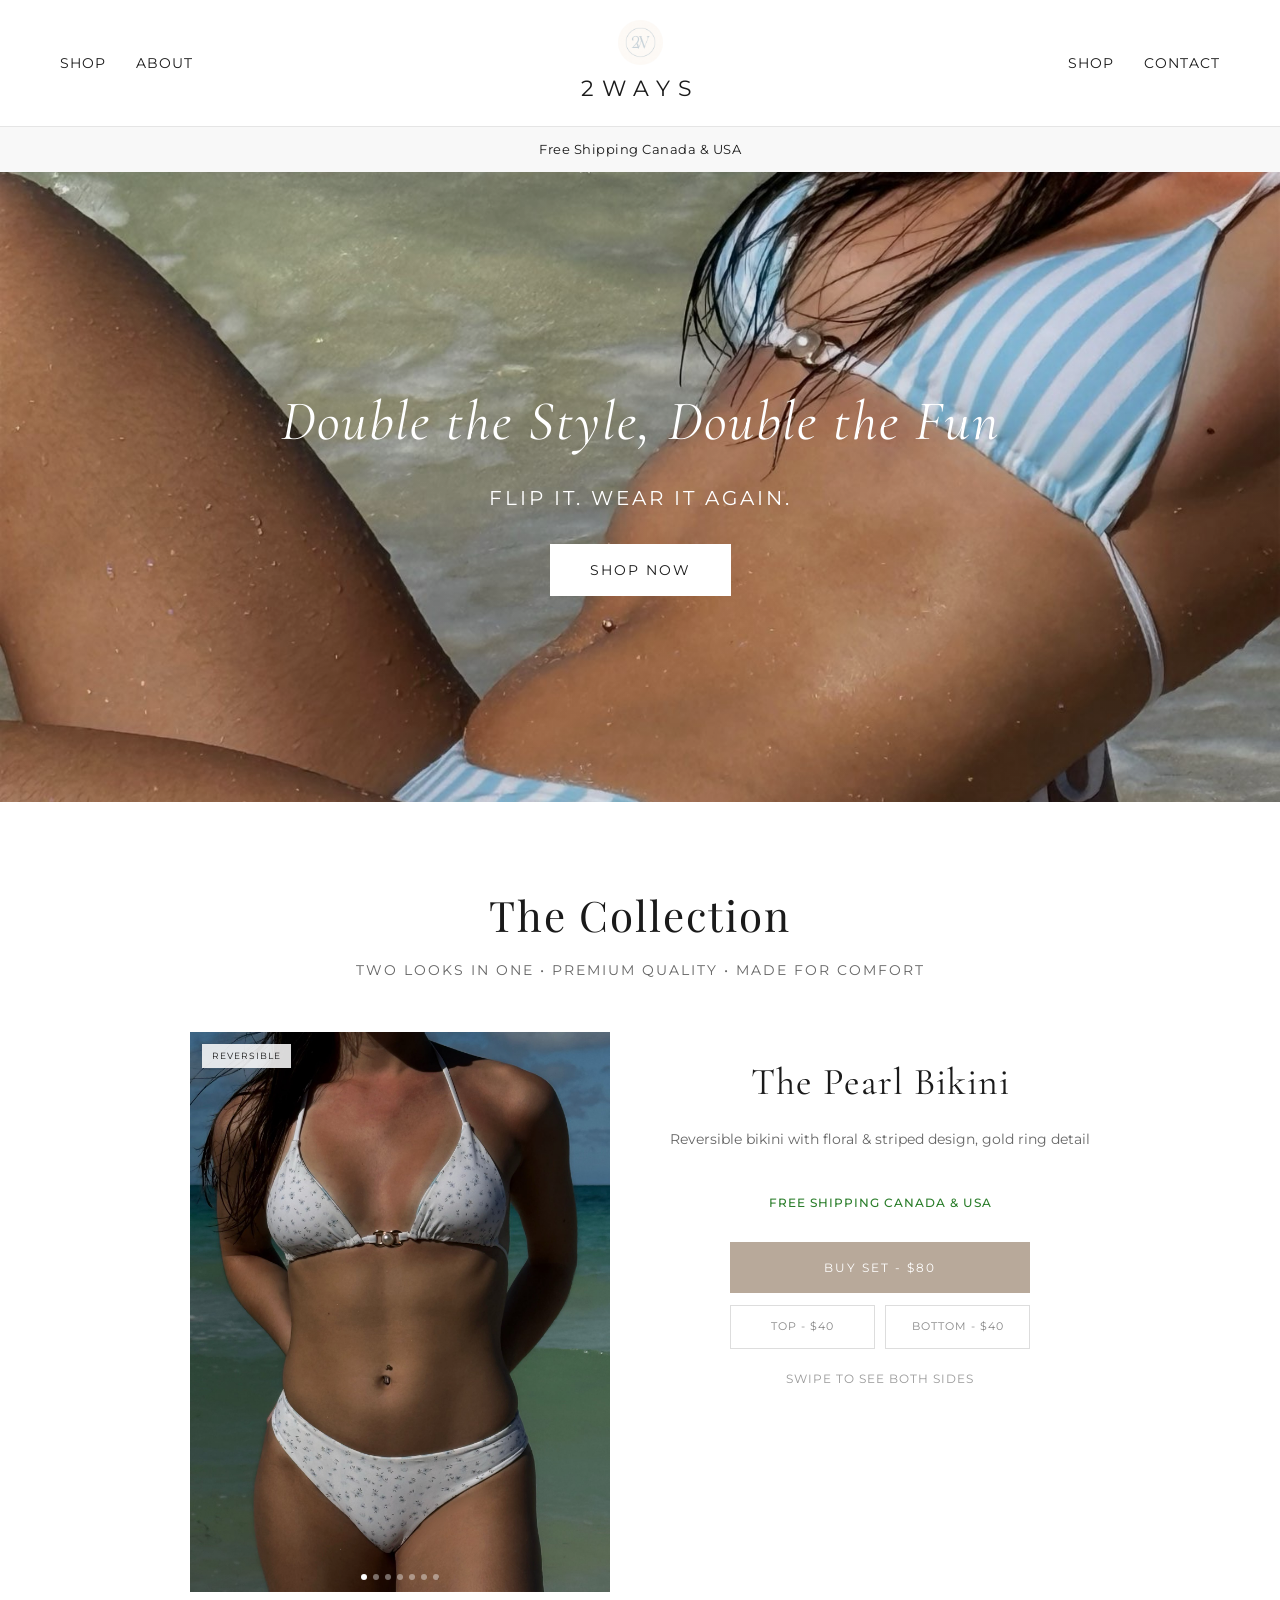
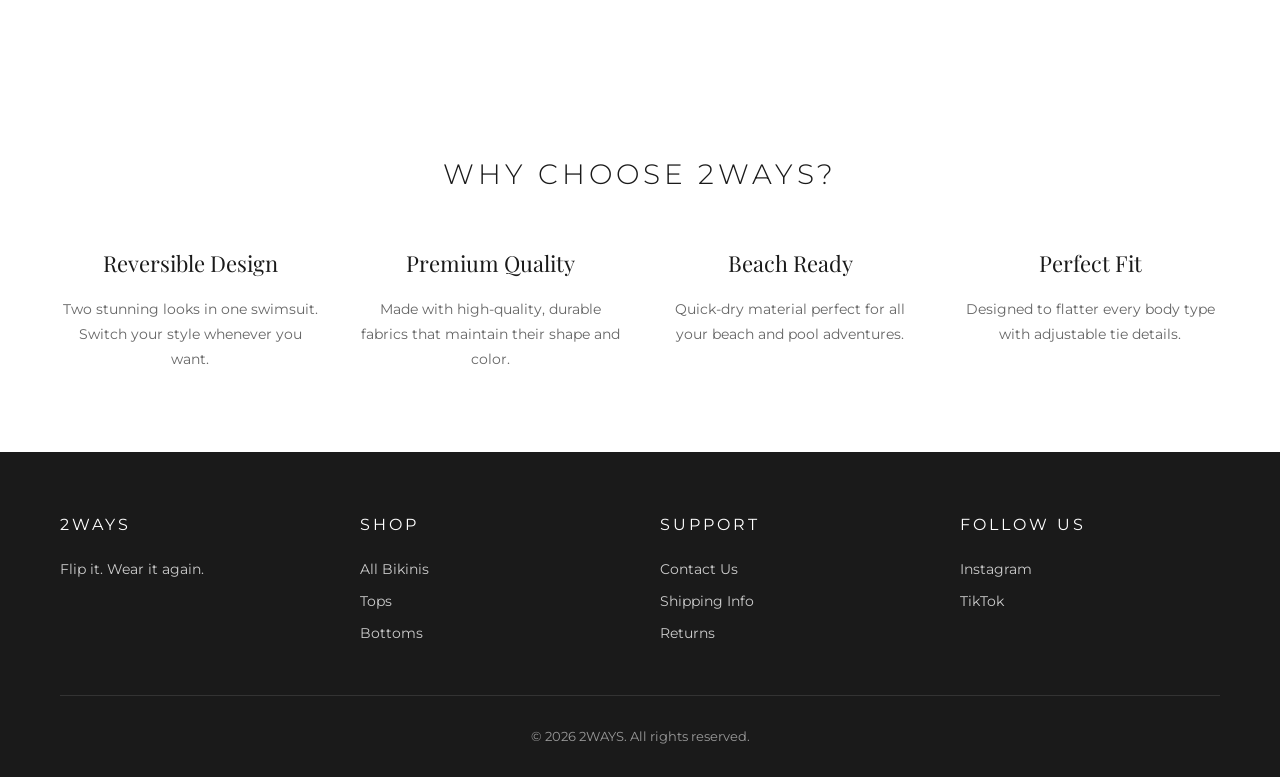
==== commit fc084964: "Add contact email link (contact@2ways.ca) Co-Authored-By: Claude Opus 4.5 <noreply@anthropic.com>" ====
--- a/index.html
+++ b/index.html
@@ -155,7 +155,7 @@
                 </div>
                 <div class="footer-section">
                     <h4>Support</h4>
-                    <a href="#contact">Contact Us</a>
+                    <a href="mailto:contact@2ways.ca">Contact Us</a>
                     <a href="#shipping">Shipping Info</a>
                     <a href="#returns">Returns</a>
                 </div>
--- a/styles.css
+++ b/styles.css
@@ -78,9 +78,9 @@
 }
 
 .logo-icon {
-    height: 28px;
-    width: 28px;
-    opacity: 0.7;
+    height: 45px;
+    width: 45px;
+    opacity: 0.5;
     border-radius: 50%;
 }
 
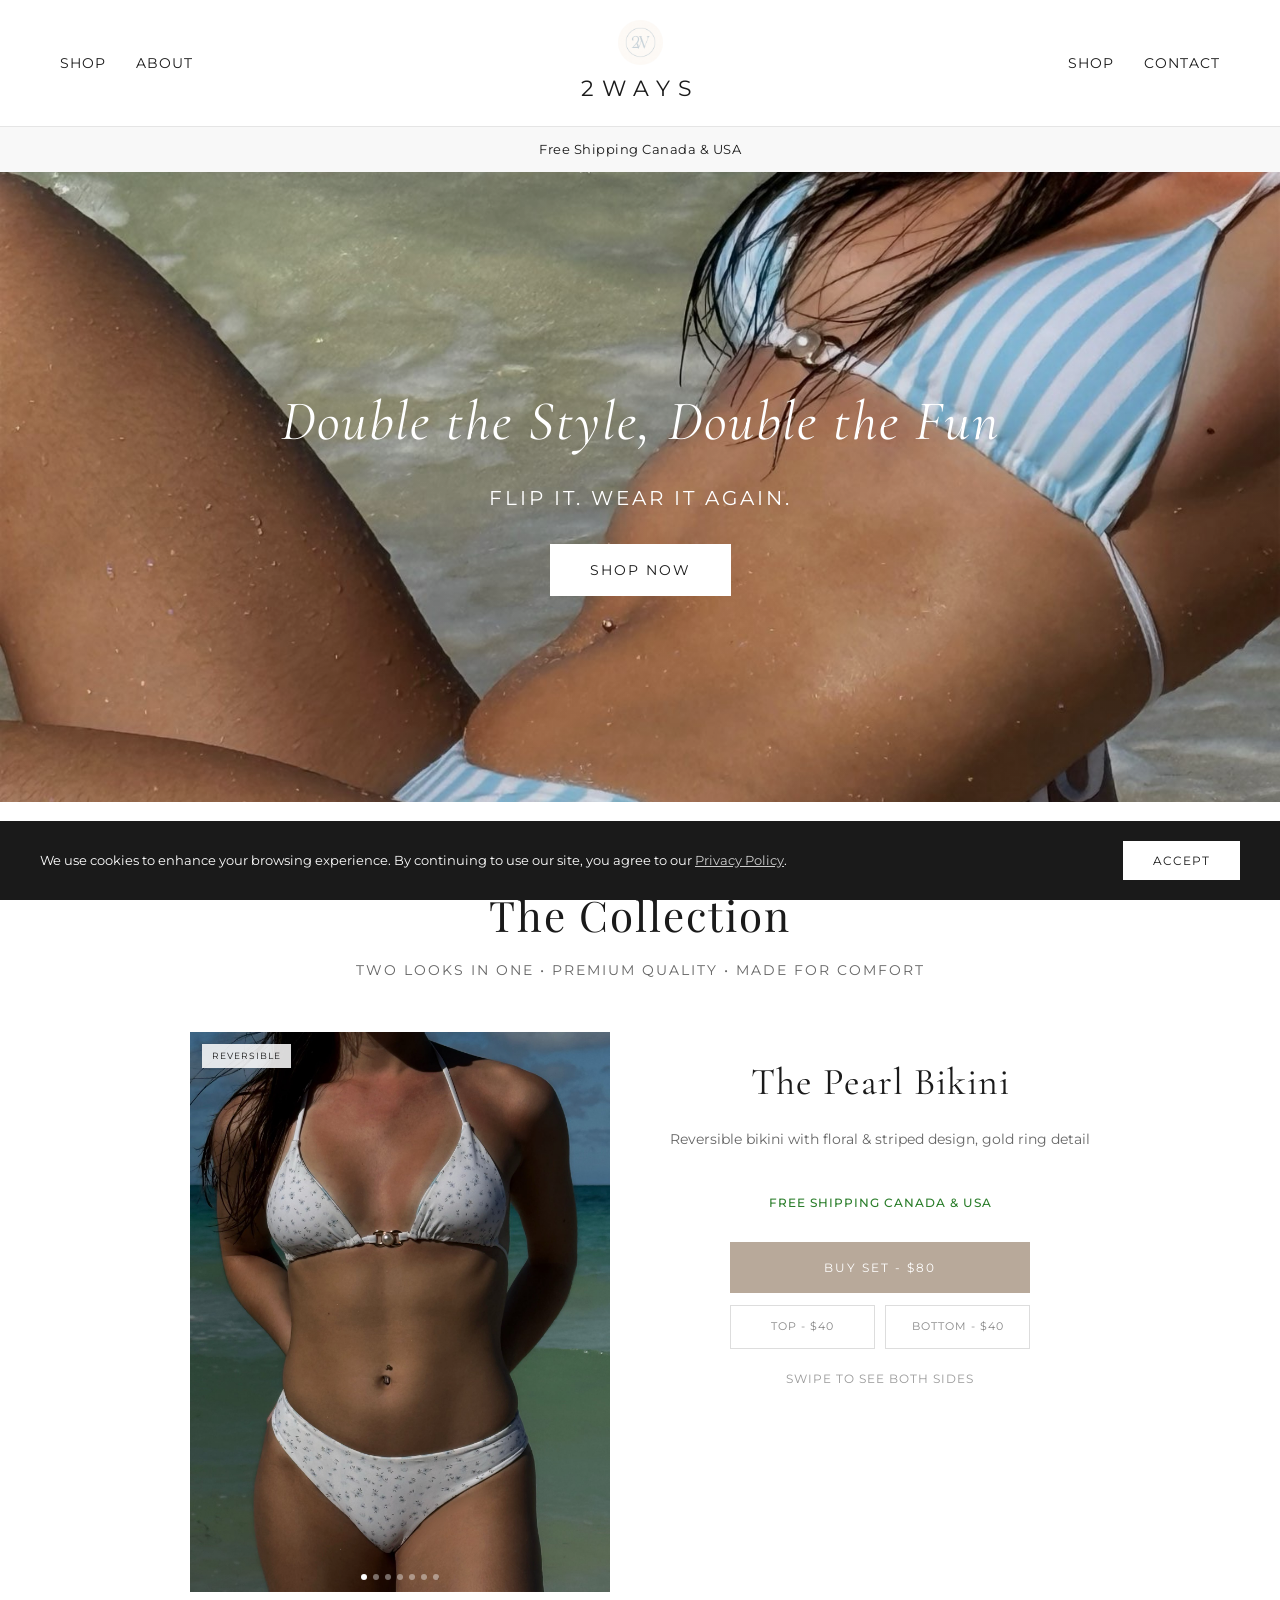
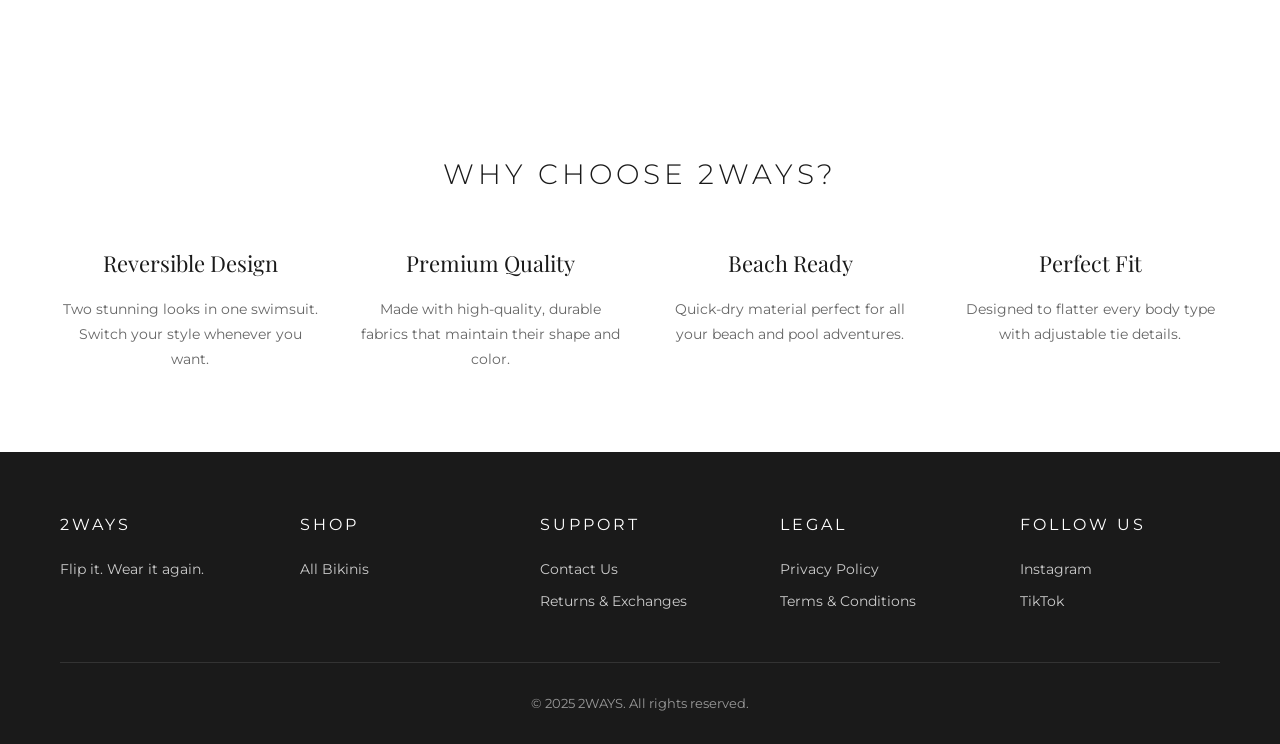
==== commit e15edf47: "Add legal pages, cookie banner, and update footer - Add Privacy Policy (PIPEDA compliant) - Add Term" ====
--- a/index.html
+++ b/index.html
@@ -150,14 +150,16 @@
                 <div class="footer-section">
                     <h4>Shop</h4>
                     <a href="#shop">All Bikinis</a>
-                    <a href="#shop">Tops</a>
-                    <a href="#shop">Bottoms</a>
                 </div>
                 <div class="footer-section">
                     <h4>Support</h4>
                     <a href="mailto:contact@2ways.ca">Contact Us</a>
-                    <a href="#shipping">Shipping Info</a>
-                    <a href="#returns">Returns</a>
+                    <a href="returns.html">Returns & Exchanges</a>
+                </div>
+                <div class="footer-section">
+                    <h4>Legal</h4>
+                    <a href="privacy.html">Privacy Policy</a>
+                    <a href="terms.html">Terms & Conditions</a>
                 </div>
                 <div class="footer-section">
                     <h4>Follow Us</h4>
@@ -166,11 +168,19 @@
                 </div>
             </div>
             <div class="footer-bottom">
-                <p>&copy; 2026 2WAYS. All rights reserved.</p>
+                <p>&copy; 2025 2WAYS. All rights reserved.</p>
             </div>
         </div>
     </footer>
 
+    <!-- Cookie Consent Banner -->
+    <div id="cookie-banner" class="cookie-banner">
+        <div class="cookie-content">
+            <p>We use cookies to enhance your browsing experience. By continuing to use our site, you agree to our <a href="privacy.html">Privacy Policy</a>.</p>
+            <button id="accept-cookies" class="cookie-btn">Accept</button>
+        </div>
+    </div>
+
     <script src="script.js"></script>
 </body>
 </html>
--- a/styles.css
+++ b/styles.css
@@ -845,3 +845,71 @@
         height: 5px;
     }
 }
+
+/* Cookie Banner */
+.cookie-banner {
+    position: fixed;
+    bottom: 0;
+    left: 0;
+    right: 0;
+    background-color: #1a1a1a;
+    color: white;
+    padding: 20px;
+    z-index: 9999;
+    display: none;
+}
+
+.cookie-banner.show {
+    display: block;
+}
+
+.cookie-content {
+    max-width: 1200px;
+    margin: 0 auto;
+    display: flex;
+    justify-content: space-between;
+    align-items: center;
+    gap: 20px;
+    flex-wrap: wrap;
+}
+
+.cookie-content p {
+    font-family: 'Montserrat', sans-serif;
+    font-size: 13px;
+    line-height: 1.6;
+    margin: 0;
+    flex: 1;
+}
+
+.cookie-content a {
+    color: #ccc;
+    text-decoration: underline;
+}
+
+.cookie-btn {
+    background-color: white;
+    color: #1a1a1a;
+    border: none;
+    padding: 12px 30px;
+    font-family: 'Montserrat', sans-serif;
+    font-size: 12px;
+    text-transform: uppercase;
+    letter-spacing: 1px;
+    cursor: pointer;
+    transition: all 0.3s ease;
+}
+
+.cookie-btn:hover {
+    background-color: #f0f0f0;
+}
+
+@media (max-width: 600px) {
+    .cookie-content {
+        flex-direction: column;
+        text-align: center;
+    }
+
+    .cookie-btn {
+        width: 100%;
+    }
+}
